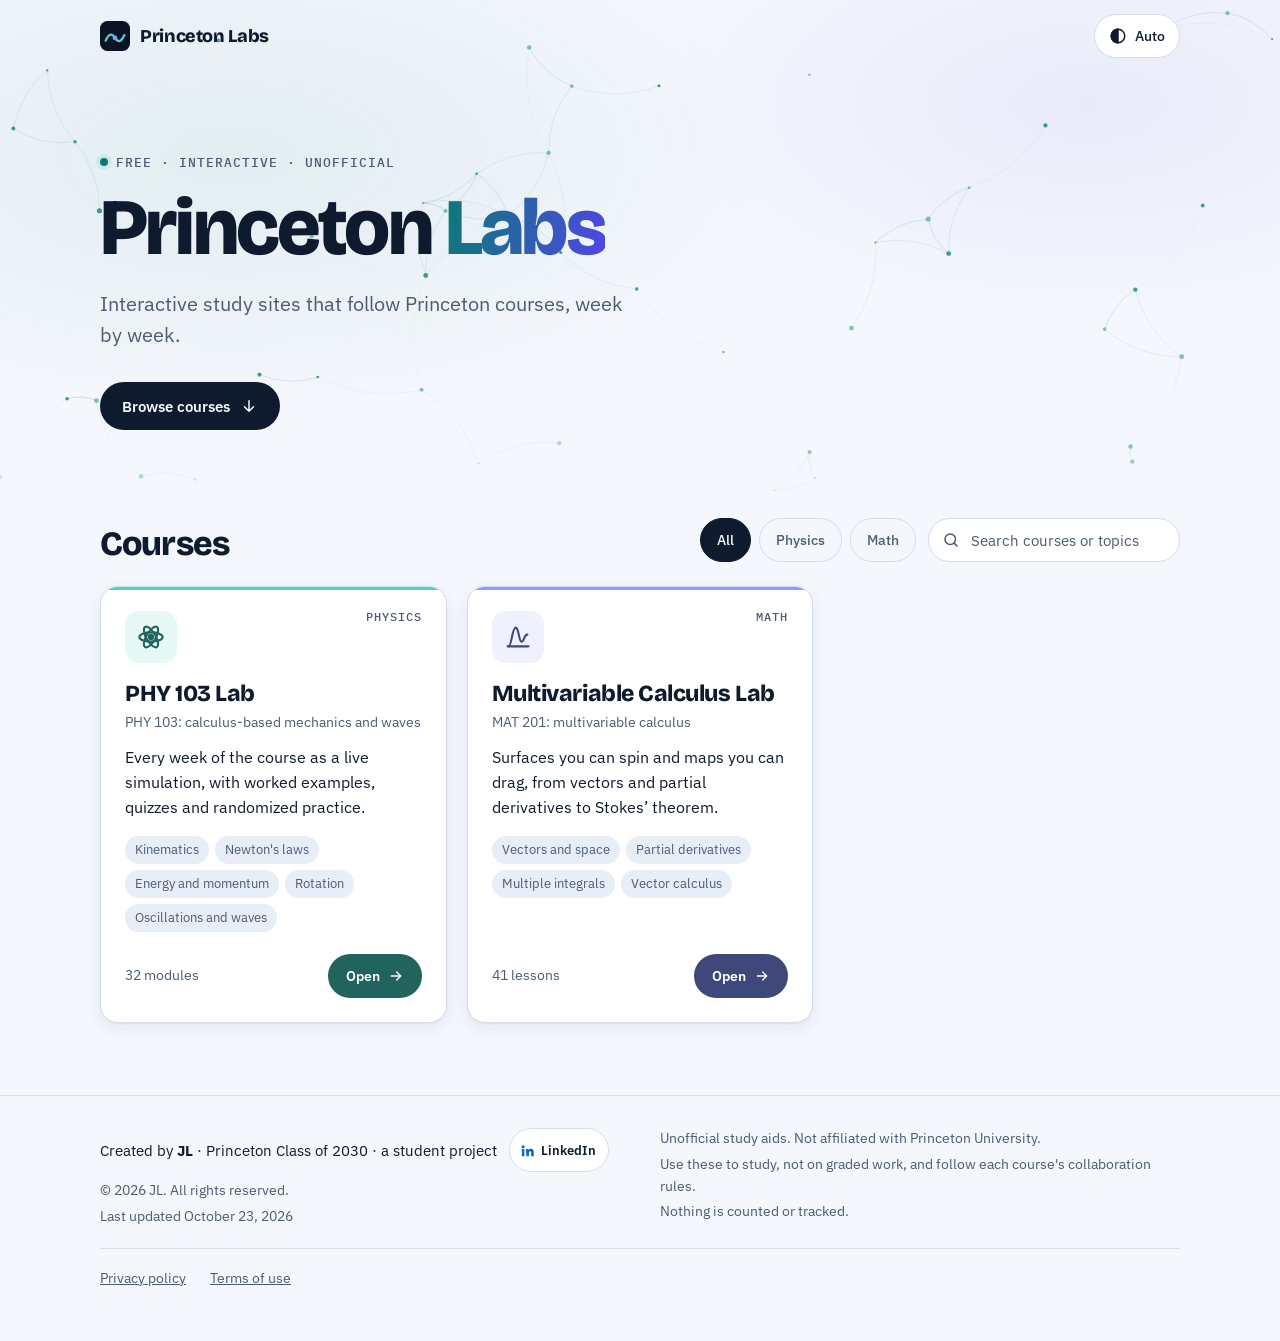
==== index.html @ 72dd3900 "Princeton Labs landing page, privacy policy and terms Cards for PHY 103 Lab and Multivariable Calcul" ====
<!doctype html>
<html lang="en">
<head>
<meta charset="utf-8">
<meta name="viewport" content="width=device-width, initial-scale=1">
<title>Princeton Labs</title>
<meta name="description" content="Interactive study sites that follow Princeton courses, week by week.">
<meta name="color-scheme" content="light dark">
<link rel="icon" href="data:image/svg+xml,%3Csvg xmlns='http://www.w3.org/2000/svg' viewBox='0 0 32 32'%3E%3Crect width='32' height='32' rx='8' fill='%230B1324'/%3E%3Cpath d='M6 21c3.5-8 7-8 10-3s6.5 5 10-3' fill='none' stroke='%234FD1C5' stroke-width='2.4' stroke-linecap='round'/%3E%3Ccircle cx='16' cy='18' r='2.6' fill='%238B9CFF'/%3E%3C/svg%3E">
<link rel="preconnect" href="https://fonts.googleapis.com">
<link rel="preconnect" href="https://fonts.gstatic.com" crossorigin>
<link rel="stylesheet" href="https://fonts.googleapis.com/css2?family=Bricolage+Grotesque:opsz,wght@12..96,600;12..96,800&family=IBM+Plex+Sans:wght@400;500;600&family=IBM+Plex+Mono:wght@500&display=swap">
<script>
/* Apply the saved theme before first paint, so there is no flash. */
try{var t=localStorage.getItem('plabs-theme');if(t==='light'||t==='dark')document.documentElement.setAttribute('data-theme',t);}catch(e){}
</script>
<style>
:root{
  --bg:#F4F7FC; --surface:#FFFFFF; --sunk:#E8EEF7; --ink:#0E1B2E; --muted:#4A5B73; --line:#D4DEEB;
  --brand:#0B7A75; --violet:#4F46E5; --focus:#0B7A75;
  --hero-a:#0B7A7514; --hero-b:#4F46E512; --dot:11,122,117;
  --shadow:0 1px 2px rgba(20,45,90,.06),0 6px 18px rgba(20,45,90,.07);
  --shadow-hi:0 2px 4px rgba(20,45,90,.08),0 18px 38px rgba(20,45,90,.14);
  --mix:58%; --mix-to:#000; --on-accent:#FFFFFF;
  --f-display:"Bricolage Grotesque","Avenir Next",system-ui,sans-serif;
  --f-body:"IBM Plex Sans",system-ui,-apple-system,"Segoe UI",sans-serif;
  --f-mono:"IBM Plex Mono",ui-monospace,"SF Mono",Menlo,monospace;
  --ease:cubic-bezier(.2,.8,.2,1);
  color-scheme:light;
}
@media (prefers-color-scheme: dark){
  :root:not([data-theme="light"]){
    --bg:#0A1220; --surface:#101A2C; --sunk:#16223A; --ink:#E4ECF7; --muted:#9AACC5; --line:#22324D;
    --brand:#4FD1C5; --violet:#8B9CFF; --focus:#6EE0D5;
    --hero-a:#4FD1C51c; --hero-b:#8B9CFF1a; --dot:79,209,197;
    --shadow:none; --shadow-hi:0 2px 4px rgba(0,0,0,.4),0 16px 34px rgba(0,0,0,.45);
    --mix:100%; --mix-to:#fff; --on-accent:#04101F;
    color-scheme:dark;
  }
}
:root[data-theme="dark"]{
  --bg:#0A1220; --surface:#101A2C; --sunk:#16223A; --ink:#E4ECF7; --muted:#9AACC5; --line:#22324D;
  --brand:#4FD1C5; --violet:#8B9CFF; --focus:#6EE0D5;
  --hero-a:#4FD1C51c; --hero-b:#8B9CFF1a; --dot:79,209,197;
  --shadow:none; --shadow-hi:0 2px 4px rgba(0,0,0,.4),0 16px 34px rgba(0,0,0,.45);
  --mix:100%; --mix-to:#fff; --on-accent:#04101F;
  color-scheme:dark;
}

*,*::before,*::after{box-sizing:border-box}
html{-webkit-text-size-adjust:100%}
body{margin:0;background:var(--bg);color:var(--ink);font:16px/1.55 var(--f-body);overflow-x:hidden}
a{color:inherit}
:focus-visible{outline:3px solid var(--focus);outline-offset:3px;border-radius:8px}
.sr{position:absolute;width:1px;height:1px;overflow:hidden;clip:rect(0 0 0 0);white-space:nowrap}
.wrap{max-width:1120px;margin:0 auto;padding:0 20px}
.skip{position:absolute;left:12px;top:-60px;background:var(--surface);padding:10px 14px;border-radius:8px;z-index:10}
.skip:focus{top:12px}

/* header */
.top{position:relative;z-index:2}
.top .wrap{display:flex;align-items:center;justify-content:space-between;gap:12px;min-height:72px}
.brand{display:flex;align-items:center;gap:10px;font:800 18px/1 var(--f-display);letter-spacing:-.02em;text-decoration:none;min-height:44px}
.brand svg{flex:none}
.actions{display:flex;gap:8px;align-items:center}
.btn-ghost{display:inline-flex;align-items:center;gap:8px;min-height:44px;min-width:44px;justify-content:center;padding:0 14px;border:1px solid var(--line);border-radius:999px;background:var(--surface);color:var(--ink);font:500 14px/1 var(--f-body);text-decoration:none;cursor:pointer;transition:border-color .2s var(--ease),background .2s var(--ease)}
.btn-ghost:hover{border-color:var(--brand)}
.btn-ghost svg{width:18px;height:18px;flex:none}

/* hero */
.hero{position:relative;margin-top:-72px;padding:148px 0 88px;overflow:hidden;isolation:isolate;
  background:radial-gradient(60% 70% at 18% 30%,var(--hero-a),transparent 70%),radial-gradient(50% 60% at 85% 20%,var(--hero-b),transparent 70%)}
.hero canvas{position:absolute;inset:0;width:100%;height:100%;z-index:-1}
.hero::after{content:"";position:absolute;left:0;right:0;bottom:0;height:120px;background:linear-gradient(transparent,var(--bg));z-index:-1}
.eyebrow{display:inline-flex;align-items:center;gap:8px;font:500 12.5px/1 var(--f-mono);letter-spacing:.08em;text-transform:uppercase;color:var(--muted);margin:0 0 20px}
.eyebrow i{width:8px;height:8px;border-radius:50%;background:var(--brand);box-shadow:0 0 0 4px var(--hero-a)}
h1{font:800 clamp(40px,8vw,80px)/1 var(--f-display);letter-spacing:-.035em;margin:0 0 20px;max-width:12ch}
h1 span{background:linear-gradient(100deg,var(--brand),var(--violet));-webkit-background-clip:text;background-clip:text;color:transparent}
.tagline{font-size:clamp(17px,2.2vw,20px);color:var(--muted);max-width:44ch;margin:0 0 32px}
.cta{display:inline-flex;align-items:center;gap:10px;min-height:48px;padding:0 22px;border-radius:999px;background:var(--ink);color:var(--bg);font:600 15px/1 var(--f-body);text-decoration:none;transition:transform .2s var(--ease)}
.cta:hover{transform:translateY(-2px)}
.cta svg{width:18px;height:18px}

/* courses */
main{position:relative;z-index:1;padding-bottom:72px}
.head{display:flex;flex-wrap:wrap;align-items:end;justify-content:space-between;gap:16px 24px;margin-bottom:24px}
h2{font:800 clamp(26px,3.4vw,34px)/1.1 var(--f-display);letter-spacing:-.025em;margin:0}
.tools{display:flex;flex-wrap:wrap;gap:12px;align-items:center}
.chips{display:flex;flex-wrap:wrap;gap:8px;margin:0;padding:0;border:0}
.chip{min-height:44px;padding:0 16px;border-radius:999px;border:1px solid var(--line);background:transparent;color:var(--muted);font:500 14px/1 var(--f-body);cursor:pointer;transition:all .2s var(--ease)}
.chip:hover{color:var(--ink);border-color:var(--muted)}
.chip[aria-pressed="true"]{background:var(--ink);border-color:var(--ink);color:var(--bg)}
.search{position:relative;flex:1 1 220px;max-width:280px}
.search svg{position:absolute;left:14px;top:50%;width:18px;height:18px;transform:translateY(-50%);color:var(--muted);pointer-events:none}
.search input{width:100%;min-height:44px;padding:0 14px 0 42px;border-radius:999px;border:1px solid var(--line);background:var(--surface);color:var(--ink);font:15px var(--f-body)}
.search input::placeholder{color:var(--muted);opacity:1}
.search input:focus-visible{outline-offset:1px;border-radius:999px}

.grid{list-style:none;margin:0;padding:0;display:grid;gap:20px;grid-template-columns:repeat(auto-fill,minmax(min(100%,320px),1fr))}
.card{--a:color-mix(in oklab,var(--accent) var(--mix),var(--mix-to));position:relative;display:flex;flex-direction:column;height:100%;padding:24px;border-radius:18px;background:var(--surface);border:1px solid var(--line);box-shadow:var(--shadow);text-decoration:none;color:inherit;overflow:hidden;
  transition:transform .28s var(--ease),box-shadow .28s var(--ease),border-color .28s var(--ease)}
.card::before{content:"";position:absolute;left:0;right:0;top:0;height:3px;background:var(--accent)}
a.card:hover{transform:translateY(-4px);box-shadow:var(--shadow-hi);border-color:color-mix(in oklab,var(--accent) 55%,var(--line))}
a.card:focus-visible{outline-offset:4px;border-radius:18px}
.card .row{display:flex;align-items:flex-start;justify-content:space-between;gap:12px;margin-bottom:18px}
.icon{width:52px;height:52px;border-radius:14px;display:grid;place-items:center;color:var(--a);background:color-mix(in oklab,var(--accent) 14%,transparent);flex:none}
.icon svg{width:28px;height:28px}
.subj{font:500 12px/1 var(--f-mono);letter-spacing:.08em;text-transform:uppercase;color:var(--muted)}
h3{font:800 23px/1.15 var(--f-display);letter-spacing:-.02em;margin:0 0 4px}
.course{font-size:14px;color:var(--muted);margin:0 0 12px}
.desc{margin:0 0 16px}
.topics{list-style:none;display:flex;flex-wrap:wrap;gap:6px;margin:0 0 22px;padding:0}
.topics li{font-size:13px;padding:4px 10px;border-radius:999px;background:var(--sunk);color:var(--muted)}
.foot{margin-top:auto;display:flex;align-items:center;justify-content:space-between;gap:12px;min-height:44px}
.open{display:inline-flex;align-items:center;gap:8px;min-height:44px;padding:0 18px;border-radius:999px;background:var(--a);color:var(--on-accent);font:600 14px/1 var(--f-body);transition:gap .2s var(--ease)}
a.card:hover .open{gap:12px}
.open svg{width:16px;height:16px}
.meta{font-size:14px;color:var(--muted)}
.prog{display:flex;align-items:center;gap:10px;font-size:14px;color:var(--muted)}
.prog b{color:var(--ink);font-weight:600}
.prog>span{white-space:nowrap}
.ring{width:40px;height:40px;transform:rotate(-90deg);flex:none}
.ring circle{fill:none;stroke-width:4}
.ring .track{stroke:var(--sunk)}
.ring .val{stroke:var(--a);stroke-linecap:round;transition:stroke-dashoffset .9s var(--ease)}
.card.soon{box-shadow:none;background:transparent;border-style:dashed}
.card.soon::before{opacity:.35}
.card.soon .icon{filter:grayscale(.6);opacity:.7}
.card.soon h3,.card.soon .desc{color:var(--muted)}
.badge{display:inline-flex;align-items:center;min-height:32px;padding:0 12px;border-radius:999px;border:1px solid var(--line);font:500 12px/1 var(--f-mono);letter-spacing:.06em;text-transform:uppercase;color:var(--muted)}
.empty{padding:48px 0;text-align:center;color:var(--muted)}

/* footer */
footer{border-top:1px solid var(--line);padding:32px 0 40px;color:var(--muted);font-size:14px}
footer .wrap{display:flex;flex-wrap:wrap;justify-content:space-between;gap:16px 32px}
footer p{margin:0 0 4px}
footer a{min-height:44px;display:inline-flex;align-items:center}
footer .fcol{flex:1 1 300px;max-width:520px}
footer .credit{display:flex;flex-wrap:wrap;align-items:center;gap:6px 12px;color:var(--ink);font-size:15px;margin-bottom:8px}
footer .tm{margin-top:10px;font-size:13px}
.li-link{display:inline-flex;align-items:center;gap:6px;min-height:44px;padding:0 12px 0 10px;border:1px solid var(--line);border-radius:999px;background:var(--surface);color:var(--ink);font:600 13px var(--f-body);text-decoration:none;transition:border-color .2s var(--ease),color .2s var(--ease)}
.li-link svg{width:15px;height:15px;fill:#0A66C2}
:root[data-theme="dark"] .li-link svg{fill:#70B5F9}
@media (prefers-color-scheme: dark){:root:not([data-theme="light"]) .li-link svg{fill:#70B5F9}}
.li-link:hover{border-color:#0A66C2}
footer .flinks{flex-basis:100%;display:flex;flex-wrap:wrap;gap:0 24px;border-top:1px solid var(--line);padding-top:8px}

@media (max-width:560px){
  .wrap{padding:0 16px}
  .hero{padding:124px 0 56px}
  .tl{display:none}
  .search{max-width:none}
  .card{padding:20px}
}
@media (prefers-reduced-motion:reduce){
  *,*::before,*::after{transition:none!important;animation:none!important}
}
</style>
</head>
<body>
<a class="skip" href="#courses">Skip to courses</a>

<header class="top">
  <div class="wrap">
    <a class="brand" href="./" aria-label="Princeton Labs home">
      <svg width="30" height="30" viewBox="0 0 32 32" aria-hidden="true"><rect width="32" height="32" rx="8" fill="#0B1324"/><path d="M6 21c3.5-8 7-8 10-3s6.5 5 10-3" fill="none" stroke="#4FD1C5" stroke-width="2.4" stroke-linecap="round"/><circle cx="16" cy="18" r="2.6" fill="#8B9CFF"/></svg>
      Princeton Labs
    </a>
    <div class="actions">
      <button class="btn-ghost" id="theme" type="button" aria-label="Color theme: Auto. Click to change.">
        <svg viewBox="0 0 24 24" fill="none" stroke="currentColor" stroke-width="2" stroke-linecap="round" aria-hidden="true"><circle cx="12" cy="12" r="9"/><path d="M12 3a9 9 0 0 0 0 18z" fill="currentColor"/></svg>
        <span class="tl" id="theme-l">Auto</span>
      </button>
    </div>
  </div>
</header>

<section class="hero" aria-labelledby="title">
  <canvas id="field" aria-hidden="true"></canvas>
  <div class="wrap">
    <p class="eyebrow"><i></i>Free · Interactive · Unofficial</p>
    <h1 id="title">Princeton <span>Labs</span></h1>
    <p class="tagline">Interactive study sites that follow Princeton courses, week by week.</p>
    <a class="cta" href="#courses">Browse courses
      <svg viewBox="0 0 24 24" fill="none" stroke="currentColor" stroke-width="2" stroke-linecap="round" stroke-linejoin="round" aria-hidden="true"><path d="M12 5v14M6 13l6 6 6-6"/></svg></a>
  </div>
</section>

<main id="courses" tabindex="-1">
  <div class="wrap">
    <div class="head">
      <h2>Courses</h2>
      <div class="tools">
        <fieldset class="chips" id="filters"><legend class="sr">Filter by subject</legend></fieldset>
        <div class="search">
          <label class="sr" for="q">Search courses</label>
          <svg viewBox="0 0 24 24" fill="none" stroke="currentColor" stroke-width="2" stroke-linecap="round" aria-hidden="true"><circle cx="11" cy="11" r="7"/><path d="m20 20-3.5-3.5"/></svg>
          <input id="q" type="search" placeholder="Search courses or topics" autocomplete="off">
        </div>
      </div>
    </div>
    <ul class="grid" id="grid"></ul>
    <p class="empty" id="empty" hidden>No courses match. Try another subject or search.</p>
    <p class="sr" id="status" aria-live="polite"></p>
  </div>
</main>

<footer>
  <div class="wrap">
    <div class="fcol">
      <p class="credit"><span>Created by <b>JL</b> · Princeton Class of 2030 · a student project</span><a class="li-link" href="https://www.linkedin.com/in/jiarui-li2030" target="_blank" rel="noopener" aria-label="JL on LinkedIn (opens in a new tab)"><svg viewBox="0 0 24 24" aria-hidden="true"><path d="M4.98 3.5a2.5 2.5 0 1 1 0 5 2.5 2.5 0 0 1 0-5zM3 9.5h4V21H3zM9.5 9.5h3.8v1.6h.06c.53-1 1.83-2.06 3.77-2.06 4.03 0 4.77 2.65 4.77 6.1V21h-4v-5.1c0-1.22-.02-2.78-1.7-2.78-1.7 0-1.96 1.33-1.96 2.7V21h-4z"/></svg>LinkedIn</a></p>
      <p>© 2026 JL. All rights reserved.</p>
      <p>Last updated October 23, 2026</p>
    </div>
    <div class="fcol">
      <p>Unofficial study aids. Not affiliated with Princeton University.</p>
      <p>Use these to study, not on graded work, and follow each course's collaboration rules.</p>
      <p>Nothing is counted or tracked.</p>
    </div>
    <nav class="flinks" aria-label="Legal">
      <a href="privacy.html">Privacy policy</a><a href="terms.html">Terms of use</a>
    </nav>
  </div>
</footer>

<script src="courses.js"></script>
<script>
(function(){
'use strict';
const $=s=>document.querySelector(s);
const COURSES=Array.isArray(window.COURSES)?window.COURSES:[];
const REDUCE=matchMedia('(prefers-reduced-motion: reduce)');

/* Theme: auto -> light -> dark, remembered in plabs-theme. */
const NAMES={auto:'Auto',light:'Light',dark:'Dark'};
let mode='auto';try{const t=localStorage.getItem('plabs-theme');if(NAMES[t])mode=t;}catch(e){}
function applyTheme(m){mode=m;const r=document.documentElement;if(m==='auto')r.removeAttribute('data-theme');else r.setAttribute('data-theme',m);
  $('#theme-l').textContent=NAMES[m];$('#theme').setAttribute('aria-label','Color theme: '+NAMES[m]+'. Click to change.');}
applyTheme(mode);
$('#theme').addEventListener('click',()=>{const n={auto:'light',light:'dark',dark:'auto'}[mode];applyTheme(n);try{localStorage.setItem('plabs-theme',n);}catch(e){}field.recolor();});

/* Progress: read-only. A course stores {moduleId: 1} (PHY 103) or a list of ids (MAT 201) under its progressKey. */
function progress(c){
  if(!c.progressKey)return null;
  let raw=null;try{raw=localStorage.getItem(c.progressKey);}catch(e){return null;}
  if(raw==null)return null;
  let d;try{d=JSON.parse(raw);}catch(e){return null;}
  if(!d||typeof d!=='object')return null;
  let n=0;try{n=Array.isArray(d)?new Set(d).size:Object.keys(d).filter(k=>d[k]).length;}catch(e){return null;}
  const total=Number.isFinite(c.modules)&&c.modules>0?c.modules:null;
  if(total)n=Math.min(n,total);
  return {done:n,total,unit:c.unitWord||'modules',verb:c.progressWord||'done'};
}

/* Subject icons (inline SVG). Add one here only for a brand-new subject. */
const P='<svg viewBox="0 0 24 24" fill="none" stroke="currentColor" stroke-width="1.8" stroke-linecap="round" stroke-linejoin="round" aria-hidden="true">';
const ICONS={
  Physics:P+'<circle cx="12" cy="12" r="1.8" fill="currentColor"/><ellipse cx="12" cy="12" rx="10" ry="4"/><ellipse cx="12" cy="12" rx="10" ry="4" transform="rotate(60 12 12)"/><ellipse cx="12" cy="12" rx="10" ry="4" transform="rotate(120 12 12)"/></svg>',
  Chemistry:P+'<path d="M9 3h6M10 3v6L4.5 18.5A1.7 1.7 0 0 0 6 21h12a1.7 1.7 0 0 0 1.5-2.5L14 9V3"/><path d="M7 15h10"/><circle cx="10" cy="18" r=".6" fill="currentColor"/><circle cx="14" cy="17.5" r=".6" fill="currentColor"/></svg>',
  Biology:P+'<path d="M7 3c0 6 10 6 10 12s-10 3-10 6M17 3c0 6-10 6-10 12s10 3 10 6"/><path d="M8.5 6h7M8.5 18h7M10 9.5h4M10 14.5h4"/></svg>',
  Math:P+'<path d="M4 20c2.5 0 3-16 6-16s2.5 12 5 12 2-6 5-6"/><path d="M3 20h18"/></svg>',
  Science:P+'<circle cx="12" cy="12" r="8"/><path d="M12 8v4l3 2"/></svg>'
};
const ARROW='<svg viewBox="0 0 24 24" fill="none" stroke="currentColor" stroke-width="2" stroke-linecap="round" stroke-linejoin="round" aria-hidden="true"><path d="M5 12h14M13 6l6 6-6 6"/></svg>';
const esc=s=>String(s==null?'':s).replace(/[&<>"']/g,ch=>({'&':'&amp;','<':'&lt;','>':'&gt;','"':'&quot;',"'":'&#39;'}[ch]));
const safeColor=c=>/^#[0-9a-f]{3,8}$/i.test(c||'')?c:'#5CB8FF';
const safeUrl=u=>/^https?:\/\//i.test(u||'')||/^\.?\//.test(u||'')?u:'#';

function ring(p){
  const R=16,C=2*Math.PI*R,f=p.total?p.done/p.total:0;
  const one=p.unit.replace(/s$/,''),label=p.total?`${p.done} of ${p.total} ${p.unit} ${p.verb}`:`${p.done} ${p.done===1?one:p.unit} ${p.verb}`;
  const svg=p.total?`<svg class="ring" viewBox="0 0 40 40" aria-hidden="true"><circle class="track" cx="20" cy="20" r="${R}"/><circle class="val" cx="20" cy="20" r="${R}" stroke-dasharray="${C.toFixed(2)}" stroke-dashoffset="${(C*(1-f)).toFixed(2)}"/></svg>`:'';
  return `<span class="prog">${svg}<span><b>${p.done}</b>${esc(label.slice(String(p.done).length))}</span></span>`;
}

function card(c){
  const live=c.status==='live';
  const icon=ICONS[c.subject]||ICONS.Science;
  const topics=(Array.isArray(c.topics)?c.topics:[]).slice(0,5).map(t=>`<li>${esc(t)}</li>`).join('');
  const p=live?progress(c):null;
  const left=live?(p?ring(p):(Number.isFinite(c.modules)?`<span class="meta">${c.modules} ${esc(c.unitWord||'modules')}</span>`:'<span></span>')):'<span class="badge">Coming soon</span>';
  const right=live?`<span class="open" aria-hidden="true">Open${ARROW}</span>`:'';
  const inner=`<div class="row"><span class="icon">${icon}</span><span class="subj">${esc(c.subject)}</span></div>
    <h3>${esc(c.title)}</h3><p class="course">${esc(c.course)}</p><p class="desc">${esc(c.description)}</p>
    <ul class="topics" aria-label="Topics">${topics}</ul><div class="foot">${left}${right}</div>`;
  const style=`style="--accent:${safeColor(c.accent)}"`;
  return live
    ? `<li><a class="card" href="${esc(safeUrl(c.url))}" data-id="${esc(c.id)}" ${style}>${inner}</a></li>`
    : `<li><div class="card soon" aria-disabled="true" ${style}>${inner}</div></li>`;
}

/* Filters: only subjects that have at least one course. */
const ORDER=['Physics','Chemistry','Biology','Math'];
const subjects=[...new Set(COURSES.map(c=>c.subject))].sort((a,b)=>(ORDER.indexOf(a)+1||99)-(ORDER.indexOf(b)+1||99));
let subject='All',query='';
const fs=$('#filters');
['All',...subjects].forEach(s=>{const b=document.createElement('button');b.type='button';b.className='chip';b.textContent=s;b.setAttribute('aria-pressed',String(s==='All'));
  b.addEventListener('click',()=>{subject=s;fs.querySelectorAll('.chip').forEach(x=>x.setAttribute('aria-pressed',String(x===b)));render();});fs.appendChild(b);});
if(subjects.length<2)fs.hidden=true;

function render(){
  const q=query.trim().toLowerCase();
  const list=COURSES.filter(c=>(subject==='All'||c.subject===subject)&&
    (!q||[c.title,c.course,c.subject,c.description,...(c.topics||[])].join(' ').toLowerCase().includes(q)));
  /* live courses first, then coming soon, keeping file order */
  list.sort((a,b)=>(a.status==='live'?0:1)-(b.status==='live'?0:1));
  $('#grid').innerHTML=list.map(card).join('');
  $('#empty').hidden=list.length>0;
  $('#status').textContent=list.length+' course'+(list.length===1?'':'s')+' shown';
}
$('#q').addEventListener('input',e=>{query=e.target.value;render();});
render();
/* progress may change in another tab */
addEventListener('storage',e=>{if(!e.key||COURSES.some(c=>c.progressKey===e.key))render();});
addEventListener('pageshow',e=>{if(e.persisted)render();});

/* Hero background: slow drifting charges with faint field lines between near neighbours. */
const field=(function(){
  const cv=$('#field'),ctx=cv.getContext('2d');let W=0,H=0,dpr=1,pts=[],rgb='124,180,255',raf=0,visible=true;
  function recolor(){rgb=getComputedStyle(document.documentElement).getPropertyValue('--dot').trim()||rgb;if(REDUCE.matches||!raf)draw();}
  function size(){const r=cv.getBoundingClientRect();dpr=Math.min(devicePixelRatio||1,2);W=r.width;H=r.height;cv.width=Math.round(W*dpr);cv.height=Math.round(H*dpr);ctx.setTransform(dpr,0,0,dpr,0,0);
    const n=Math.round(Math.min(70,Math.max(24,W*H/14000)));let s=7;const rnd=()=>(s=(s*16807)%2147483647)/2147483647;
    pts=Array.from({length:n},()=>({x:rnd()*W,y:rnd()*H,vx:(rnd()-.5)*.22,vy:(rnd()-.5)*.22,r:1+rnd()*1.6,q:rnd()<.5}));}
  function draw(){ctx.clearRect(0,0,W,H);const L=130;
    for(let i=0;i<pts.length;i++)for(let j=i+1;j<pts.length;j++){const a=pts[i],b=pts[j],dx=a.x-b.x,dy=a.y-b.y,d=Math.hypot(dx,dy);
      if(d<L){const al=(1-d/L)*.22;ctx.strokeStyle=`rgba(${rgb},${al.toFixed(3)})`;ctx.lineWidth=1;ctx.beginPath();
        /* a gentle arc, like a field line, bowing away from the midpoint */
        const mx=(a.x+b.x)/2-dy*.18,my=(a.y+b.y)/2+dx*.18;ctx.moveTo(a.x,a.y);ctx.quadraticCurveTo(mx,my,b.x,b.y);ctx.stroke();}}
    for(const p of pts){ctx.fillStyle=`rgba(${rgb},${p.q?.75:.45})`;ctx.beginPath();ctx.arc(p.x,p.y,p.r,0,7);ctx.fill();}}
  function step(){for(const p of pts){p.x+=p.vx;p.y+=p.vy;if(p.x<-10)p.x=W+10;if(p.x>W+10)p.x=-10;if(p.y<-10)p.y=H+10;if(p.y>H+10)p.y=-10;}draw();raf=requestAnimationFrame(step);}
  function start(){stop();if(!REDUCE.matches&&visible&&!document.hidden)raf=requestAnimationFrame(step);else draw();}
  function stop(){cancelAnimationFrame(raf);raf=0;}
  size();recolor();start();
  let rt;addEventListener('resize',()=>{clearTimeout(rt);rt=setTimeout(()=>{size();draw();},120);});
  document.addEventListener('visibilitychange',start);
  if(REDUCE.addEventListener)REDUCE.addEventListener('change',start);
  matchMedia('(prefers-color-scheme: dark)').addEventListener?.('change',recolor);
  if('IntersectionObserver'in window)new IntersectionObserver(e=>{visible=e[0].isIntersecting;start();}).observe(cv);
  return {recolor};
})();
})();
</script>
</body>
</html>
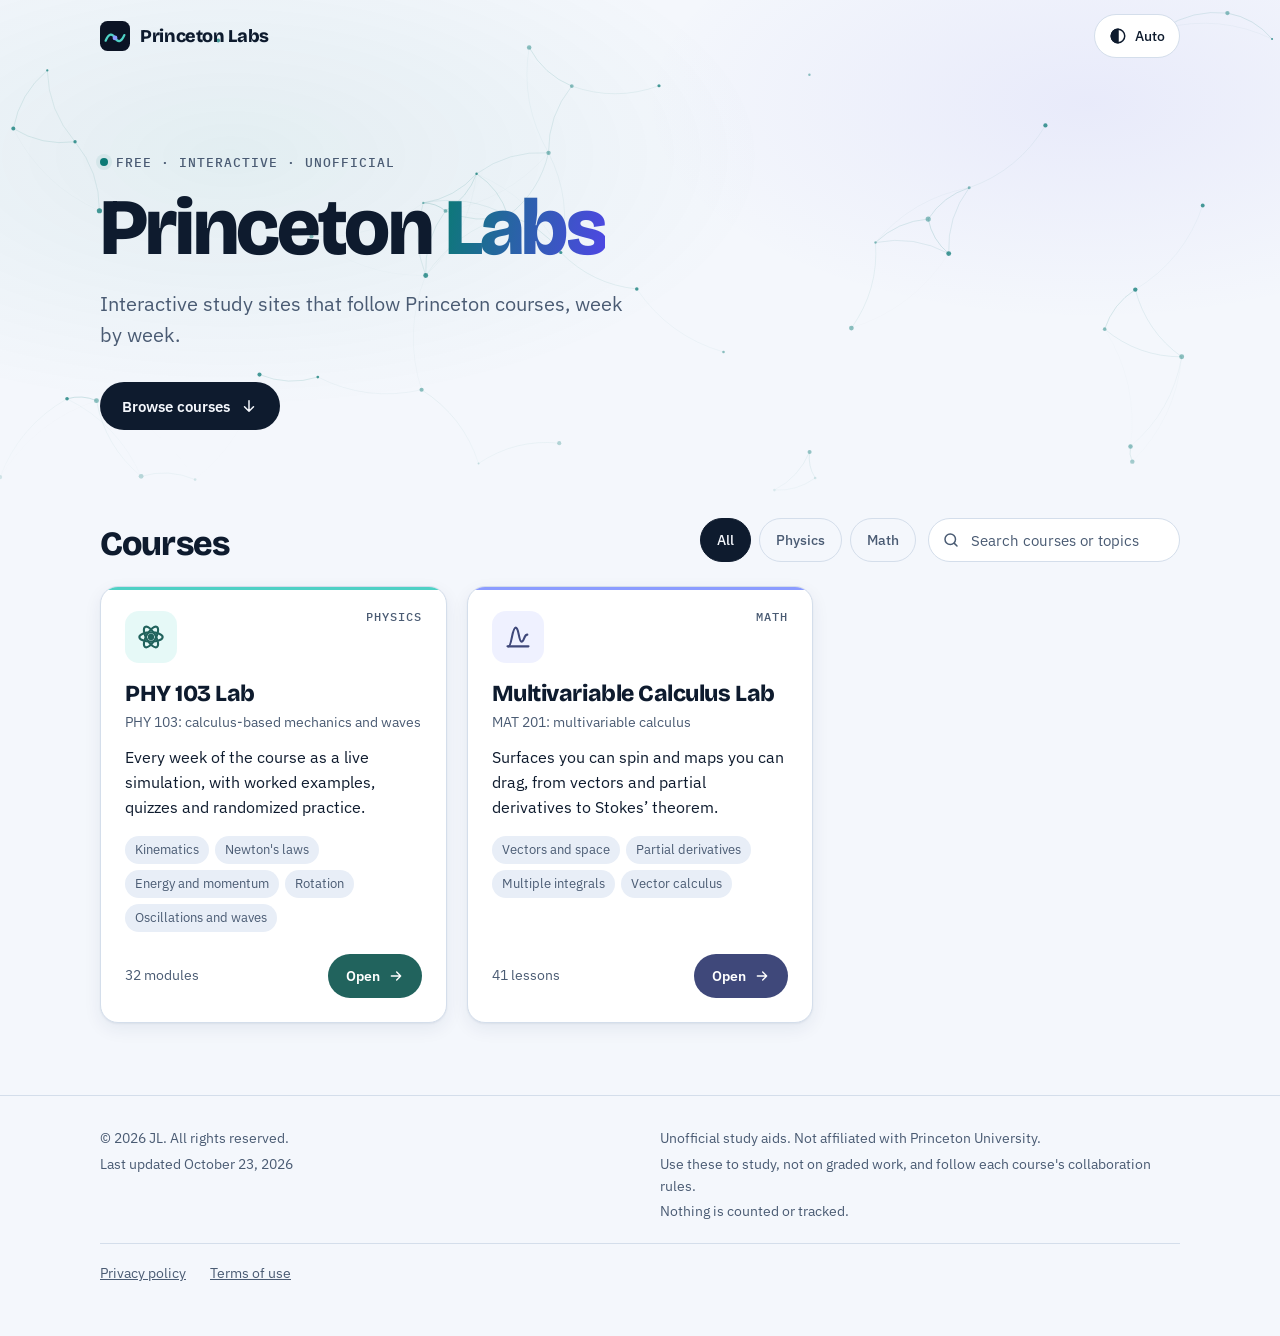
==== commit af301a2c: "Remove credit line and LinkedIn; contact via GitHub issues Footer keeps copyright, last updated and " ====
--- a/index.html
+++ b/index.html
@@ -136,13 +136,7 @@
 footer p{margin:0 0 4px}
 footer a{min-height:44px;display:inline-flex;align-items:center}
 footer .fcol{flex:1 1 300px;max-width:520px}
-footer .credit{display:flex;flex-wrap:wrap;align-items:center;gap:6px 12px;color:var(--ink);font-size:15px;margin-bottom:8px}
 footer .tm{margin-top:10px;font-size:13px}
-.li-link{display:inline-flex;align-items:center;gap:6px;min-height:44px;padding:0 12px 0 10px;border:1px solid var(--line);border-radius:999px;background:var(--surface);color:var(--ink);font:600 13px var(--f-body);text-decoration:none;transition:border-color .2s var(--ease),color .2s var(--ease)}
-.li-link svg{width:15px;height:15px;fill:#0A66C2}
-:root[data-theme="dark"] .li-link svg{fill:#70B5F9}
-@media (prefers-color-scheme: dark){:root:not([data-theme="light"]) .li-link svg{fill:#70B5F9}}
-.li-link:hover{border-color:#0A66C2}
 footer .flinks{flex-basis:100%;display:flex;flex-wrap:wrap;gap:0 24px;border-top:1px solid var(--line);padding-top:8px}
 
 @media (max-width:560px){
@@ -208,7 +202,6 @@
 <footer>
   <div class="wrap">
     <div class="fcol">
-      <p class="credit"><span>Created by <b>JL</b> · Princeton Class of 2030 · a student project</span><a class="li-link" href="https://www.linkedin.com/in/jiarui-li2030" target="_blank" rel="noopener" aria-label="JL on LinkedIn (opens in a new tab)"><svg viewBox="0 0 24 24" aria-hidden="true"><path d="M4.98 3.5a2.5 2.5 0 1 1 0 5 2.5 2.5 0 0 1 0-5zM3 9.5h4V21H3zM9.5 9.5h3.8v1.6h.06c.53-1 1.83-2.06 3.77-2.06 4.03 0 4.77 2.65 4.77 6.1V21h-4v-5.1c0-1.22-.02-2.78-1.7-2.78-1.7 0-1.96 1.33-1.96 2.7V21h-4z"/></svg>LinkedIn</a></p>
       <p>© 2026 JL. All rights reserved.</p>
       <p>Last updated October 23, 2026</p>
     </div>
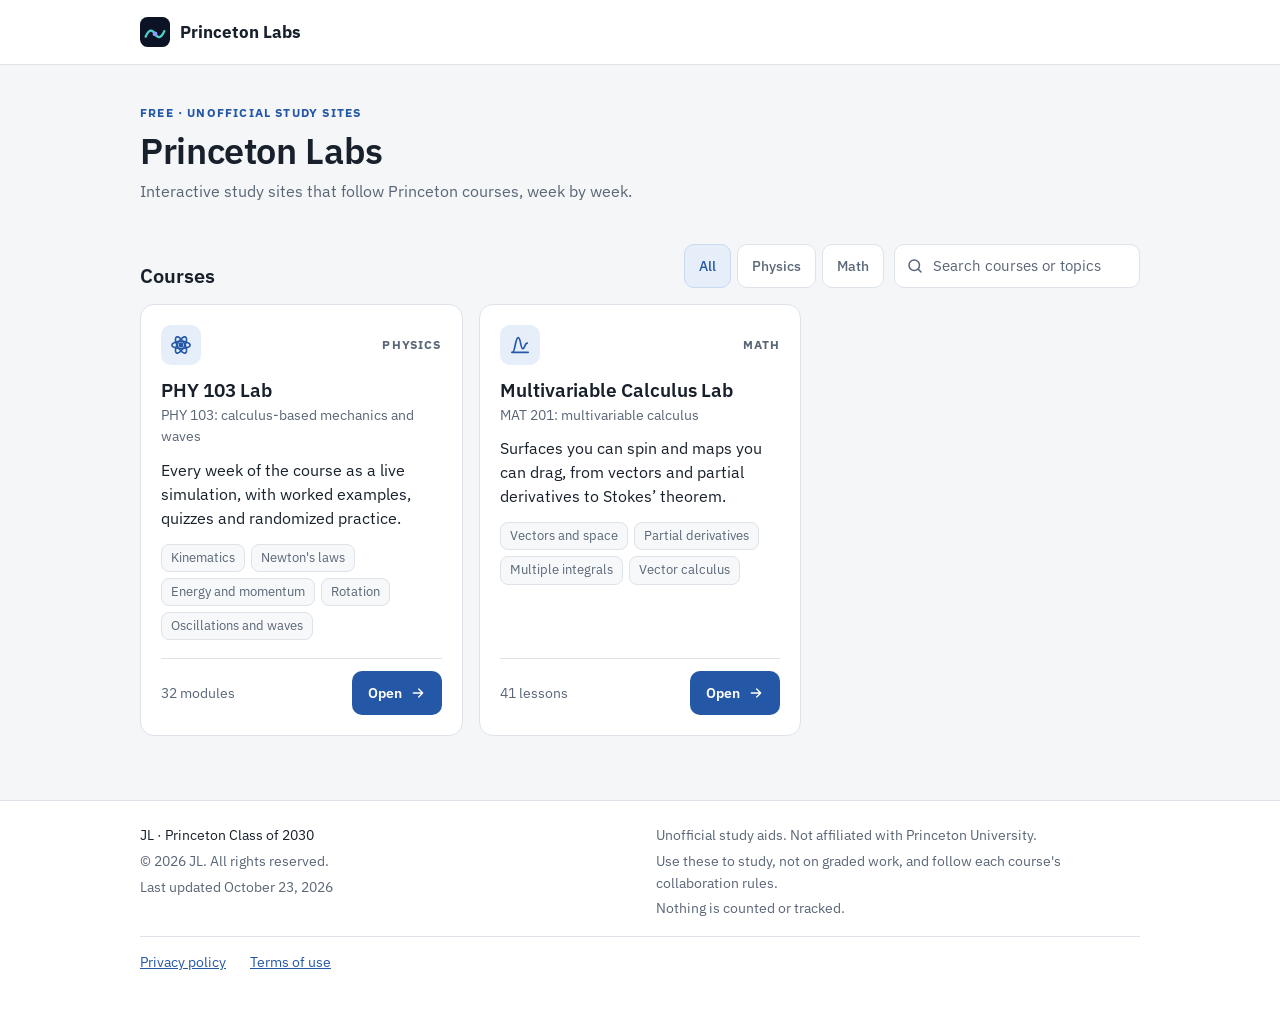
==== commit a538f1a5: "Match the Multivariable Calculus Lab look; plain credit Light only, IBM Plex / STIX fonts, one blue " ====
--- a/index.html
+++ b/index.html
@@ -5,149 +5,104 @@
 <meta name="viewport" content="width=device-width, initial-scale=1">
 <title>Princeton Labs</title>
 <meta name="description" content="Interactive study sites that follow Princeton courses, week by week.">
-<meta name="color-scheme" content="light dark">
+<meta name="color-scheme" content="light">
 <link rel="icon" href="data:image/svg+xml,%3Csvg xmlns='http://www.w3.org/2000/svg' viewBox='0 0 32 32'%3E%3Crect width='32' height='32' rx='8' fill='%230B1324'/%3E%3Cpath d='M6 21c3.5-8 7-8 10-3s6.5 5 10-3' fill='none' stroke='%234FD1C5' stroke-width='2.4' stroke-linecap='round'/%3E%3Ccircle cx='16' cy='18' r='2.6' fill='%238B9CFF'/%3E%3C/svg%3E">
 <link rel="preconnect" href="https://fonts.googleapis.com">
 <link rel="preconnect" href="https://fonts.gstatic.com" crossorigin>
-<link rel="stylesheet" href="https://fonts.googleapis.com/css2?family=Bricolage+Grotesque:opsz,wght@12..96,600;12..96,800&family=IBM+Plex+Sans:wght@400;500;600&family=IBM+Plex+Mono:wght@500&display=swap">
-<script>
-/* Apply the saved theme before first paint, so there is no flash. */
-try{var t=localStorage.getItem('plabs-theme');if(t==='light'||t==='dark')document.documentElement.setAttribute('data-theme',t);}catch(e){}
-</script>
+<link rel="stylesheet" href="https://fonts.googleapis.com/css2?family=IBM+Plex+Sans:wght@400;500;600;700&family=STIX+Two+Text:ital,wght@0,500;0,600;1,500&family=IBM+Plex+Mono:wght@500&display=swap">
 <style>
+/* Same look as Multivariable Calculus Lab: light only, IBM Plex Sans / STIX Two Text / IBM Plex Mono,
+   one blue accent, white cards on a plain gray page, no decorative motion. */
 :root{
-  --bg:#F4F7FC; --surface:#FFFFFF; --sunk:#E8EEF7; --ink:#0E1B2E; --muted:#4A5B73; --line:#D4DEEB;
-  --brand:#0B7A75; --violet:#4F46E5; --focus:#0B7A75;
-  --hero-a:#0B7A7514; --hero-b:#4F46E512; --dot:11,122,117;
-  --shadow:0 1px 2px rgba(20,45,90,.06),0 6px 18px rgba(20,45,90,.07);
-  --shadow-hi:0 2px 4px rgba(20,45,90,.08),0 18px 38px rgba(20,45,90,.14);
-  --mix:58%; --mix-to:#000; --on-accent:#FFFFFF;
-  --f-display:"Bricolage Grotesque","Avenir Next",system-ui,sans-serif;
-  --f-body:"IBM Plex Sans",system-ui,-apple-system,"Segoe UI",sans-serif;
-  --f-mono:"IBM Plex Mono",ui-monospace,"SF Mono",Menlo,monospace;
-  --ease:cubic-bezier(.2,.8,.2,1);
   color-scheme:light;
-}
-@media (prefers-color-scheme: dark){
-  :root:not([data-theme="light"]){
-    --bg:#0A1220; --surface:#101A2C; --sunk:#16223A; --ink:#E4ECF7; --muted:#9AACC5; --line:#22324D;
-    --brand:#4FD1C5; --violet:#8B9CFF; --focus:#6EE0D5;
-    --hero-a:#4FD1C51c; --hero-b:#8B9CFF1a; --dot:79,209,197;
-    --shadow:none; --shadow-hi:0 2px 4px rgba(0,0,0,.4),0 16px 34px rgba(0,0,0,.45);
-    --mix:100%; --mix-to:#fff; --on-accent:#04101F;
-    color-scheme:dark;
-  }
-}
-:root[data-theme="dark"]{
-  --bg:#0A1220; --surface:#101A2C; --sunk:#16223A; --ink:#E4ECF7; --muted:#9AACC5; --line:#22324D;
-  --brand:#4FD1C5; --violet:#8B9CFF; --focus:#6EE0D5;
-  --hero-a:#4FD1C51c; --hero-b:#8B9CFF1a; --dot:79,209,197;
-  --shadow:none; --shadow-hi:0 2px 4px rgba(0,0,0,.4),0 16px 34px rgba(0,0,0,.45);
-  --mix:100%; --mix-to:#fff; --on-accent:#04101F;
-  color-scheme:dark;
+  --bg:#F4F6F8; --surface:#FFFFFF; --sunk:#F6F8FA; --ink:#18202B; --muted:#5A6676; --line:#DEE3EA;
+  --accent:#2457A6; --accent-soft:#E6EEFA; --focus:#2457A6;
+  --f-body:"IBM Plex Sans","Segoe UI",system-ui,sans-serif;
+  --f-math:"STIX Two Text","Cambria Math","Times New Roman",serif;
+  --f-mono:"IBM Plex Mono",ui-monospace,Menlo,monospace;
 }
 
 *,*::before,*::after{box-sizing:border-box}
+[hidden]{display:none!important}
 html{-webkit-text-size-adjust:100%}
-body{margin:0;background:var(--bg);color:var(--ink);font:16px/1.55 var(--f-body);overflow-x:hidden}
-a{color:inherit}
-:focus-visible{outline:3px solid var(--focus);outline-offset:3px;border-radius:8px}
+body{margin:0;background:var(--bg);color:var(--ink);font:15.5px/1.55 var(--f-body);overflow-x:hidden}
+a{color:var(--accent)}
+:focus-visible{outline:3px solid var(--focus);outline-offset:2px;border-radius:8px}
 .sr{position:absolute;width:1px;height:1px;overflow:hidden;clip:rect(0 0 0 0);white-space:nowrap}
-.wrap{max-width:1120px;margin:0 auto;padding:0 20px}
+.wrap{max-width:1040px;margin:0 auto;padding:0 20px}
 .skip{position:absolute;left:12px;top:-60px;background:var(--surface);padding:10px 14px;border-radius:8px;z-index:10}
 .skip:focus{top:12px}
 
 /* header */
-.top{position:relative;z-index:2}
-.top .wrap{display:flex;align-items:center;justify-content:space-between;gap:12px;min-height:72px}
-.brand{display:flex;align-items:center;gap:10px;font:800 18px/1 var(--f-display);letter-spacing:-.02em;text-decoration:none;min-height:44px}
+.top{background:var(--surface);border-bottom:1px solid var(--line)}
+.top .wrap{display:flex;align-items:center;justify-content:space-between;gap:12px;min-height:64px}
+.brand{display:flex;align-items:center;gap:10px;font:700 17px/1 var(--f-body);color:var(--ink);text-decoration:none;min-height:44px}
 .brand svg{flex:none}
-.actions{display:flex;gap:8px;align-items:center}
-.btn-ghost{display:inline-flex;align-items:center;gap:8px;min-height:44px;min-width:44px;justify-content:center;padding:0 14px;border:1px solid var(--line);border-radius:999px;background:var(--surface);color:var(--ink);font:500 14px/1 var(--f-body);text-decoration:none;cursor:pointer;transition:border-color .2s var(--ease),background .2s var(--ease)}
-.btn-ghost:hover{border-color:var(--brand)}
-.btn-ghost svg{width:18px;height:18px;flex:none}
-
-/* hero */
-.hero{position:relative;margin-top:-72px;padding:148px 0 88px;overflow:hidden;isolation:isolate;
-  background:radial-gradient(60% 70% at 18% 30%,var(--hero-a),transparent 70%),radial-gradient(50% 60% at 85% 20%,var(--hero-b),transparent 70%)}
-.hero canvas{position:absolute;inset:0;width:100%;height:100%;z-index:-1}
-.hero::after{content:"";position:absolute;left:0;right:0;bottom:0;height:120px;background:linear-gradient(transparent,var(--bg));z-index:-1}
-.eyebrow{display:inline-flex;align-items:center;gap:8px;font:500 12.5px/1 var(--f-mono);letter-spacing:.08em;text-transform:uppercase;color:var(--muted);margin:0 0 20px}
-.eyebrow i{width:8px;height:8px;border-radius:50%;background:var(--brand);box-shadow:0 0 0 4px var(--hero-a)}
-h1{font:800 clamp(40px,8vw,80px)/1 var(--f-display);letter-spacing:-.035em;margin:0 0 20px;max-width:12ch}
-h1 span{background:linear-gradient(100deg,var(--brand),var(--violet));-webkit-background-clip:text;background-clip:text;color:transparent}
-.tagline{font-size:clamp(17px,2.2vw,20px);color:var(--muted);max-width:44ch;margin:0 0 32px}
-.cta{display:inline-flex;align-items:center;gap:10px;min-height:48px;padding:0 22px;border-radius:999px;background:var(--ink);color:var(--bg);font:600 15px/1 var(--f-body);text-decoration:none;transition:transform .2s var(--ease)}
-.cta:hover{transform:translateY(-2px)}
-.cta svg{width:18px;height:18px}
+
+/* intro */
+.hero{padding:40px 0 8px}
+.eyebrow{margin:0 0 8px;font:700 .74rem/1.4 var(--f-body);letter-spacing:.1em;text-transform:uppercase;color:var(--accent)}
+h1{font:600 clamp(28px,4vw,36px)/1.15 var(--f-body);letter-spacing:-.01em;margin:0 0 8px}
+.tagline{font-size:16px;color:var(--muted);max-width:60ch;margin:0}
 
 /* courses */
-main{position:relative;z-index:1;padding-bottom:72px}
-.head{display:flex;flex-wrap:wrap;align-items:end;justify-content:space-between;gap:16px 24px;margin-bottom:24px}
-h2{font:800 clamp(26px,3.4vw,34px)/1.1 var(--f-display);letter-spacing:-.025em;margin:0}
-.tools{display:flex;flex-wrap:wrap;gap:12px;align-items:center}
-.chips{display:flex;flex-wrap:wrap;gap:8px;margin:0;padding:0;border:0}
-.chip{min-height:44px;padding:0 16px;border-radius:999px;border:1px solid var(--line);background:transparent;color:var(--muted);font:500 14px/1 var(--f-body);cursor:pointer;transition:all .2s var(--ease)}
+main{padding:32px 0 64px}
+.head{display:flex;flex-wrap:wrap;align-items:end;justify-content:space-between;gap:12px 24px;margin-bottom:16px}
+h2{font:600 20px/1.2 var(--f-body);margin:0}
+.tools{display:flex;flex-wrap:wrap;gap:10px;align-items:center}
+.chips{display:flex;flex-wrap:wrap;gap:6px;margin:0;padding:0;border:0}
+.chip{min-height:44px;padding:0 14px;border-radius:10px;border:1px solid var(--line);background:var(--surface);color:var(--muted);font:500 14px/1 var(--f-body);cursor:pointer}
 .chip:hover{color:var(--ink);border-color:var(--muted)}
-.chip[aria-pressed="true"]{background:var(--ink);border-color:var(--ink);color:var(--bg)}
+.chip[aria-pressed="true"]{background:var(--accent-soft);border-color:#C9D9F2;color:var(--accent)}
 .search{position:relative;flex:1 1 220px;max-width:280px}
-.search svg{position:absolute;left:14px;top:50%;width:18px;height:18px;transform:translateY(-50%);color:var(--muted);pointer-events:none}
-.search input{width:100%;min-height:44px;padding:0 14px 0 42px;border-radius:999px;border:1px solid var(--line);background:var(--surface);color:var(--ink);font:15px var(--f-body)}
+.search svg{position:absolute;left:12px;top:50%;width:18px;height:18px;transform:translateY(-50%);color:var(--muted);pointer-events:none}
+.search input{width:100%;min-height:44px;padding:0 12px 0 38px;border-radius:10px;border:1px solid var(--line);background:var(--surface);color:var(--ink);font:15px var(--f-body)}
 .search input::placeholder{color:var(--muted);opacity:1}
-.search input:focus-visible{outline-offset:1px;border-radius:999px}
-
-.grid{list-style:none;margin:0;padding:0;display:grid;gap:20px;grid-template-columns:repeat(auto-fill,minmax(min(100%,320px),1fr))}
-.card{--a:color-mix(in oklab,var(--accent) var(--mix),var(--mix-to));position:relative;display:flex;flex-direction:column;height:100%;padding:24px;border-radius:18px;background:var(--surface);border:1px solid var(--line);box-shadow:var(--shadow);text-decoration:none;color:inherit;overflow:hidden;
-  transition:transform .28s var(--ease),box-shadow .28s var(--ease),border-color .28s var(--ease)}
-.card::before{content:"";position:absolute;left:0;right:0;top:0;height:3px;background:var(--accent)}
-a.card:hover{transform:translateY(-4px);box-shadow:var(--shadow-hi);border-color:color-mix(in oklab,var(--accent) 55%,var(--line))}
-a.card:focus-visible{outline-offset:4px;border-radius:18px}
-.card .row{display:flex;align-items:flex-start;justify-content:space-between;gap:12px;margin-bottom:18px}
-.icon{width:52px;height:52px;border-radius:14px;display:grid;place-items:center;color:var(--a);background:color-mix(in oklab,var(--accent) 14%,transparent);flex:none}
-.icon svg{width:28px;height:28px}
-.subj{font:500 12px/1 var(--f-mono);letter-spacing:.08em;text-transform:uppercase;color:var(--muted)}
-h3{font:800 23px/1.15 var(--f-display);letter-spacing:-.02em;margin:0 0 4px}
-.course{font-size:14px;color:var(--muted);margin:0 0 12px}
-.desc{margin:0 0 16px}
-.topics{list-style:none;display:flex;flex-wrap:wrap;gap:6px;margin:0 0 22px;padding:0}
-.topics li{font-size:13px;padding:4px 10px;border-radius:999px;background:var(--sunk);color:var(--muted)}
-.foot{margin-top:auto;display:flex;align-items:center;justify-content:space-between;gap:12px;min-height:44px}
-.open{display:inline-flex;align-items:center;gap:8px;min-height:44px;padding:0 18px;border-radius:999px;background:var(--a);color:var(--on-accent);font:600 14px/1 var(--f-body);transition:gap .2s var(--ease)}
-a.card:hover .open{gap:12px}
+
+.grid{list-style:none;margin:0;padding:0;display:grid;gap:16px;grid-template-columns:repeat(auto-fill,minmax(min(100%,320px),1fr))}
+.card{display:flex;flex-direction:column;height:100%;padding:20px;border-radius:14px;background:var(--surface);border:1px solid var(--line);color:var(--ink);text-decoration:none}
+a.card:hover{border-color:var(--accent)}
+a.card:focus-visible{outline-offset:3px;border-radius:14px}
+.card .row{display:flex;align-items:center;justify-content:space-between;gap:12px;margin-bottom:14px}
+.icon{width:40px;height:40px;border-radius:10px;display:grid;place-items:center;color:var(--accent);background:var(--accent-soft);flex:none}
+.icon svg{width:22px;height:22px}
+.subj{font:700 .74rem/1 var(--f-body);letter-spacing:.1em;text-transform:uppercase;color:var(--muted)}
+h3{font:600 19px/1.25 var(--f-body);margin:0 0 2px}
+.course{font-size:14px;color:var(--muted);margin:0 0 10px}
+.desc{margin:0 0 14px}
+.topics{list-style:none;display:flex;flex-wrap:wrap;gap:6px;margin:0 0 18px;padding:0}
+.topics li{font-size:13px;padding:3px 9px;border-radius:8px;background:var(--sunk);border:1px solid var(--line);color:var(--muted)}
+.foot{margin-top:auto;display:flex;align-items:center;justify-content:space-between;gap:12px;min-height:44px;border-top:1px solid var(--line);padding-top:12px}
+.open{display:inline-flex;align-items:center;gap:8px;min-height:44px;padding:0 16px;border-radius:10px;background:var(--accent);color:#FFFFFF;font:600 14px/1 var(--f-body)}
 .open svg{width:16px;height:16px}
 .meta{font-size:14px;color:var(--muted)}
 .prog{display:flex;align-items:center;gap:10px;font-size:14px;color:var(--muted)}
 .prog b{color:var(--ink);font-weight:600}
 .prog>span{white-space:nowrap}
-.ring{width:40px;height:40px;transform:rotate(-90deg);flex:none}
+.ring{width:36px;height:36px;transform:rotate(-90deg);flex:none}
 .ring circle{fill:none;stroke-width:4}
-.ring .track{stroke:var(--sunk)}
-.ring .val{stroke:var(--a);stroke-linecap:round;transition:stroke-dashoffset .9s var(--ease)}
-.card.soon{box-shadow:none;background:transparent;border-style:dashed}
-.card.soon::before{opacity:.35}
-.card.soon .icon{filter:grayscale(.6);opacity:.7}
+.ring .track{stroke:var(--line)}
+.ring .val{stroke:var(--accent)}
+.card.soon{background:transparent;border-style:dashed}
+.card.soon .icon{filter:grayscale(1);opacity:.7}
 .card.soon h3,.card.soon .desc{color:var(--muted)}
-.badge{display:inline-flex;align-items:center;min-height:32px;padding:0 12px;border-radius:999px;border:1px solid var(--line);font:500 12px/1 var(--f-mono);letter-spacing:.06em;text-transform:uppercase;color:var(--muted)}
+.badge{display:inline-flex;align-items:center;min-height:32px;padding:0 10px;border-radius:8px;border:1px solid var(--line);font:700 .7rem/1 var(--f-body);letter-spacing:.1em;text-transform:uppercase;color:var(--muted)}
 .empty{padding:48px 0;text-align:center;color:var(--muted)}
 
 /* footer */
-footer{border-top:1px solid var(--line);padding:32px 0 40px;color:var(--muted);font-size:14px}
-footer .wrap{display:flex;flex-wrap:wrap;justify-content:space-between;gap:16px 32px}
+footer{border-top:1px solid var(--line);background:var(--surface);padding:24px 0 32px;color:var(--muted);font-size:14px}
+footer .wrap{display:flex;flex-wrap:wrap;justify-content:space-between;gap:12px 32px}
 footer p{margin:0 0 4px}
+footer .credit{color:var(--ink)}
 footer a{min-height:44px;display:inline-flex;align-items:center}
 footer .fcol{flex:1 1 300px;max-width:520px}
-footer .tm{margin-top:10px;font-size:13px}
-footer .flinks{flex-basis:100%;display:flex;flex-wrap:wrap;gap:0 24px;border-top:1px solid var(--line);padding-top:8px}
+footer .flinks{flex-basis:100%;display:flex;flex-wrap:wrap;gap:0 24px;border-top:1px solid var(--line);padding-top:4px}
 
 @media (max-width:560px){
   .wrap{padding:0 16px}
-  .hero{padding:124px 0 56px}
-  .tl{display:none}
+  .hero{padding:28px 0 4px}
   .search{max-width:none}
-  .card{padding:20px}
-}
-@media (prefers-reduced-motion:reduce){
-  *,*::before,*::after{transition:none!important;animation:none!important}
+  .card{padding:18px}
 }
 </style>
 </head>
@@ -160,23 +115,14 @@
       <svg width="30" height="30" viewBox="0 0 32 32" aria-hidden="true"><rect width="32" height="32" rx="8" fill="#0B1324"/><path d="M6 21c3.5-8 7-8 10-3s6.5 5 10-3" fill="none" stroke="#4FD1C5" stroke-width="2.4" stroke-linecap="round"/><circle cx="16" cy="18" r="2.6" fill="#8B9CFF"/></svg>
       Princeton Labs
     </a>
-    <div class="actions">
-      <button class="btn-ghost" id="theme" type="button" aria-label="Color theme: Auto. Click to change.">
-        <svg viewBox="0 0 24 24" fill="none" stroke="currentColor" stroke-width="2" stroke-linecap="round" aria-hidden="true"><circle cx="12" cy="12" r="9"/><path d="M12 3a9 9 0 0 0 0 18z" fill="currentColor"/></svg>
-        <span class="tl" id="theme-l">Auto</span>
-      </button>
-    </div>
   </div>
 </header>
 
 <section class="hero" aria-labelledby="title">
-  <canvas id="field" aria-hidden="true"></canvas>
-  <div class="wrap">
-    <p class="eyebrow"><i></i>Free · Interactive · Unofficial</p>
-    <h1 id="title">Princeton <span>Labs</span></h1>
+  <div class="wrap">
+    <p class="eyebrow">Free · Unofficial study sites</p>
+    <h1 id="title">Princeton Labs</h1>
     <p class="tagline">Interactive study sites that follow Princeton courses, week by week.</p>
-    <a class="cta" href="#courses">Browse courses
-      <svg viewBox="0 0 24 24" fill="none" stroke="currentColor" stroke-width="2" stroke-linecap="round" stroke-linejoin="round" aria-hidden="true"><path d="M12 5v14M6 13l6 6 6-6"/></svg></a>
   </div>
 </section>
 
@@ -202,6 +148,7 @@
 <footer>
   <div class="wrap">
     <div class="fcol">
+      <p class="credit">JL · Princeton Class of 2030</p>
       <p>© 2026 JL. All rights reserved.</p>
       <p>Last updated October 23, 2026</p>
     </div>
@@ -222,15 +169,7 @@
 'use strict';
 const $=s=>document.querySelector(s);
 const COURSES=Array.isArray(window.COURSES)?window.COURSES:[];
-const REDUCE=matchMedia('(prefers-reduced-motion: reduce)');
-
-/* Theme: auto -> light -> dark, remembered in plabs-theme. */
-const NAMES={auto:'Auto',light:'Light',dark:'Dark'};
-let mode='auto';try{const t=localStorage.getItem('plabs-theme');if(NAMES[t])mode=t;}catch(e){}
-function applyTheme(m){mode=m;const r=document.documentElement;if(m==='auto')r.removeAttribute('data-theme');else r.setAttribute('data-theme',m);
-  $('#theme-l').textContent=NAMES[m];$('#theme').setAttribute('aria-label','Color theme: '+NAMES[m]+'. Click to change.');}
-applyTheme(mode);
-$('#theme').addEventListener('click',()=>{const n={auto:'light',light:'dark',dark:'auto'}[mode];applyTheme(n);try{localStorage.setItem('plabs-theme',n);}catch(e){}field.recolor();});
+
 
 /* Progress: read-only. A course stores {moduleId: 1} (PHY 103) or a list of ids (MAT 201) under its progressKey. */
 function progress(c){
@@ -256,7 +195,6 @@
 };
 const ARROW='<svg viewBox="0 0 24 24" fill="none" stroke="currentColor" stroke-width="2" stroke-linecap="round" stroke-linejoin="round" aria-hidden="true"><path d="M5 12h14M13 6l6 6-6 6"/></svg>';
 const esc=s=>String(s==null?'':s).replace(/[&<>"']/g,ch=>({'&':'&amp;','<':'&lt;','>':'&gt;','"':'&quot;',"'":'&#39;'}[ch]));
-const safeColor=c=>/^#[0-9a-f]{3,8}$/i.test(c||'')?c:'#5CB8FF';
 const safeUrl=u=>/^https?:\/\//i.test(u||'')||/^\.?\//.test(u||'')?u:'#';
 
 function ring(p){
@@ -276,10 +214,9 @@
   const inner=`<div class="row"><span class="icon">${icon}</span><span class="subj">${esc(c.subject)}</span></div>
     <h3>${esc(c.title)}</h3><p class="course">${esc(c.course)}</p><p class="desc">${esc(c.description)}</p>
     <ul class="topics" aria-label="Topics">${topics}</ul><div class="foot">${left}${right}</div>`;
-  const style=`style="--accent:${safeColor(c.accent)}"`;
   return live
-    ? `<li><a class="card" href="${esc(safeUrl(c.url))}" data-id="${esc(c.id)}" ${style}>${inner}</a></li>`
-    : `<li><div class="card soon" aria-disabled="true" ${style}>${inner}</div></li>`;
+    ? `<li><a class="card" href="${esc(safeUrl(c.url))}" data-id="${esc(c.id)}">${inner}</a></li>`
+    : `<li><div class="card soon" aria-disabled="true">${inner}</div></li>`;
 }
 
 /* Filters: only subjects that have at least one course. */
@@ -307,30 +244,6 @@
 addEventListener('storage',e=>{if(!e.key||COURSES.some(c=>c.progressKey===e.key))render();});
 addEventListener('pageshow',e=>{if(e.persisted)render();});
 
-/* Hero background: slow drifting charges with faint field lines between near neighbours. */
-const field=(function(){
-  const cv=$('#field'),ctx=cv.getContext('2d');let W=0,H=0,dpr=1,pts=[],rgb='124,180,255',raf=0,visible=true;
-  function recolor(){rgb=getComputedStyle(document.documentElement).getPropertyValue('--dot').trim()||rgb;if(REDUCE.matches||!raf)draw();}
-  function size(){const r=cv.getBoundingClientRect();dpr=Math.min(devicePixelRatio||1,2);W=r.width;H=r.height;cv.width=Math.round(W*dpr);cv.height=Math.round(H*dpr);ctx.setTransform(dpr,0,0,dpr,0,0);
-    const n=Math.round(Math.min(70,Math.max(24,W*H/14000)));let s=7;const rnd=()=>(s=(s*16807)%2147483647)/2147483647;
-    pts=Array.from({length:n},()=>({x:rnd()*W,y:rnd()*H,vx:(rnd()-.5)*.22,vy:(rnd()-.5)*.22,r:1+rnd()*1.6,q:rnd()<.5}));}
-  function draw(){ctx.clearRect(0,0,W,H);const L=130;
-    for(let i=0;i<pts.length;i++)for(let j=i+1;j<pts.length;j++){const a=pts[i],b=pts[j],dx=a.x-b.x,dy=a.y-b.y,d=Math.hypot(dx,dy);
-      if(d<L){const al=(1-d/L)*.22;ctx.strokeStyle=`rgba(${rgb},${al.toFixed(3)})`;ctx.lineWidth=1;ctx.beginPath();
-        /* a gentle arc, like a field line, bowing away from the midpoint */
-        const mx=(a.x+b.x)/2-dy*.18,my=(a.y+b.y)/2+dx*.18;ctx.moveTo(a.x,a.y);ctx.quadraticCurveTo(mx,my,b.x,b.y);ctx.stroke();}}
-    for(const p of pts){ctx.fillStyle=`rgba(${rgb},${p.q?.75:.45})`;ctx.beginPath();ctx.arc(p.x,p.y,p.r,0,7);ctx.fill();}}
-  function step(){for(const p of pts){p.x+=p.vx;p.y+=p.vy;if(p.x<-10)p.x=W+10;if(p.x>W+10)p.x=-10;if(p.y<-10)p.y=H+10;if(p.y>H+10)p.y=-10;}draw();raf=requestAnimationFrame(step);}
-  function start(){stop();if(!REDUCE.matches&&visible&&!document.hidden)raf=requestAnimationFrame(step);else draw();}
-  function stop(){cancelAnimationFrame(raf);raf=0;}
-  size();recolor();start();
-  let rt;addEventListener('resize',()=>{clearTimeout(rt);rt=setTimeout(()=>{size();draw();},120);});
-  document.addEventListener('visibilitychange',start);
-  if(REDUCE.addEventListener)REDUCE.addEventListener('change',start);
-  matchMedia('(prefers-color-scheme: dark)').addEventListener?.('change',recolor);
-  if('IntersectionObserver'in window)new IntersectionObserver(e=>{visible=e[0].isIntersecting;start();}).observe(cv);
-  return {recolor};
-})();
 })();
 </script>
 </body>
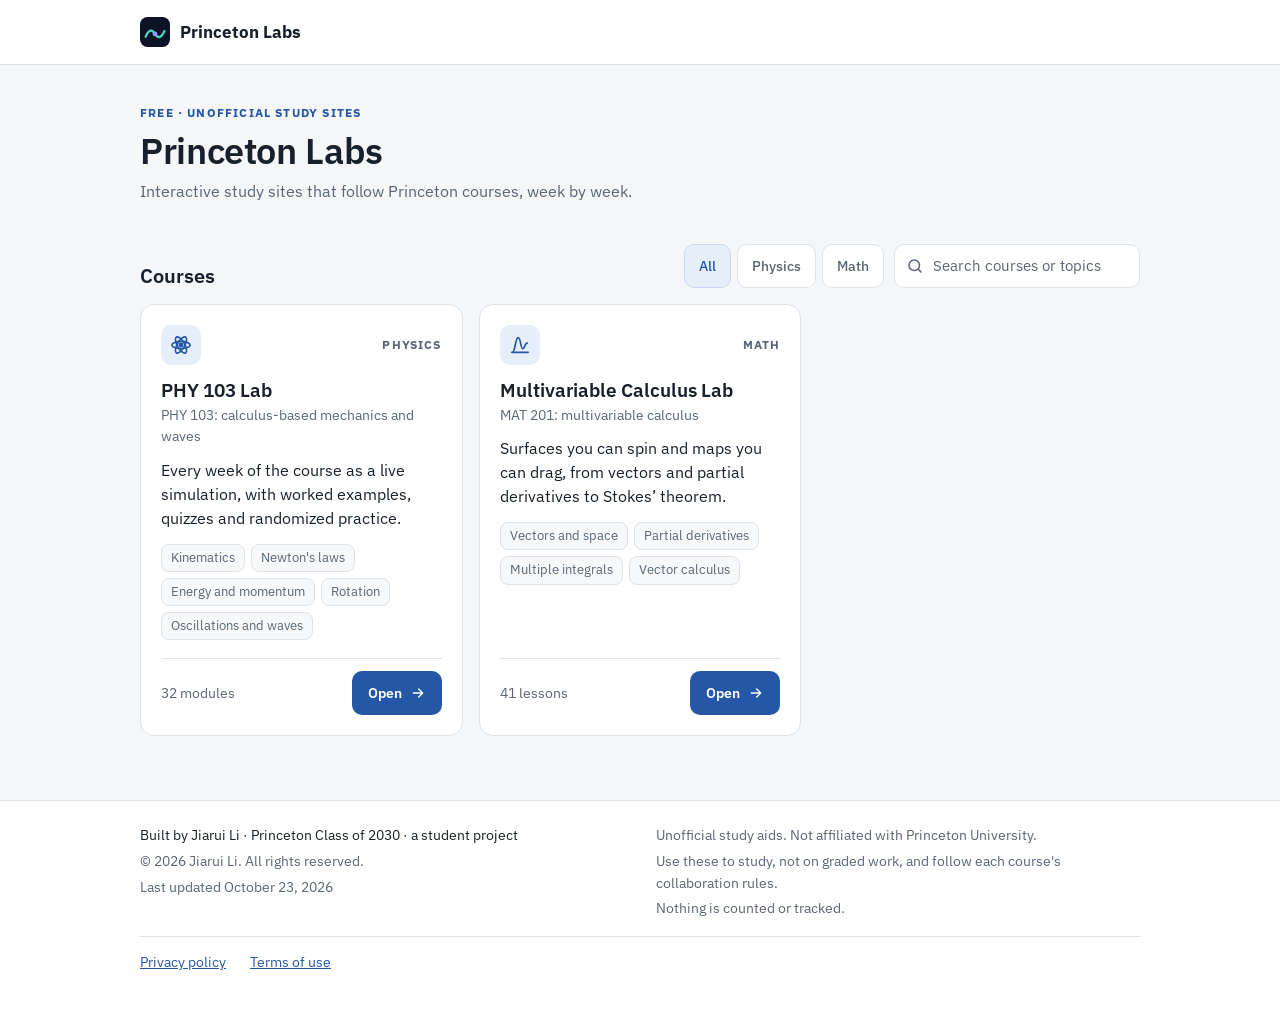
==== commit 3900574a: "Credit line: Built by Jiarui Li · Princeton Class of 2030 · a student project Use the full name in t" ====
--- a/index.html
+++ b/index.html
@@ -148,8 +148,8 @@
 <footer>
   <div class="wrap">
     <div class="fcol">
-      <p class="credit">JL · Princeton Class of 2030</p>
-      <p>© 2026 JL. All rights reserved.</p>
+      <p class="credit">Built by Jiarui Li · Princeton Class of 2030 · a student project</p>
+      <p>© 2026 Jiarui Li. All rights reserved.</p>
       <p>Last updated October 23, 2026</p>
     </div>
     <div class="fcol">
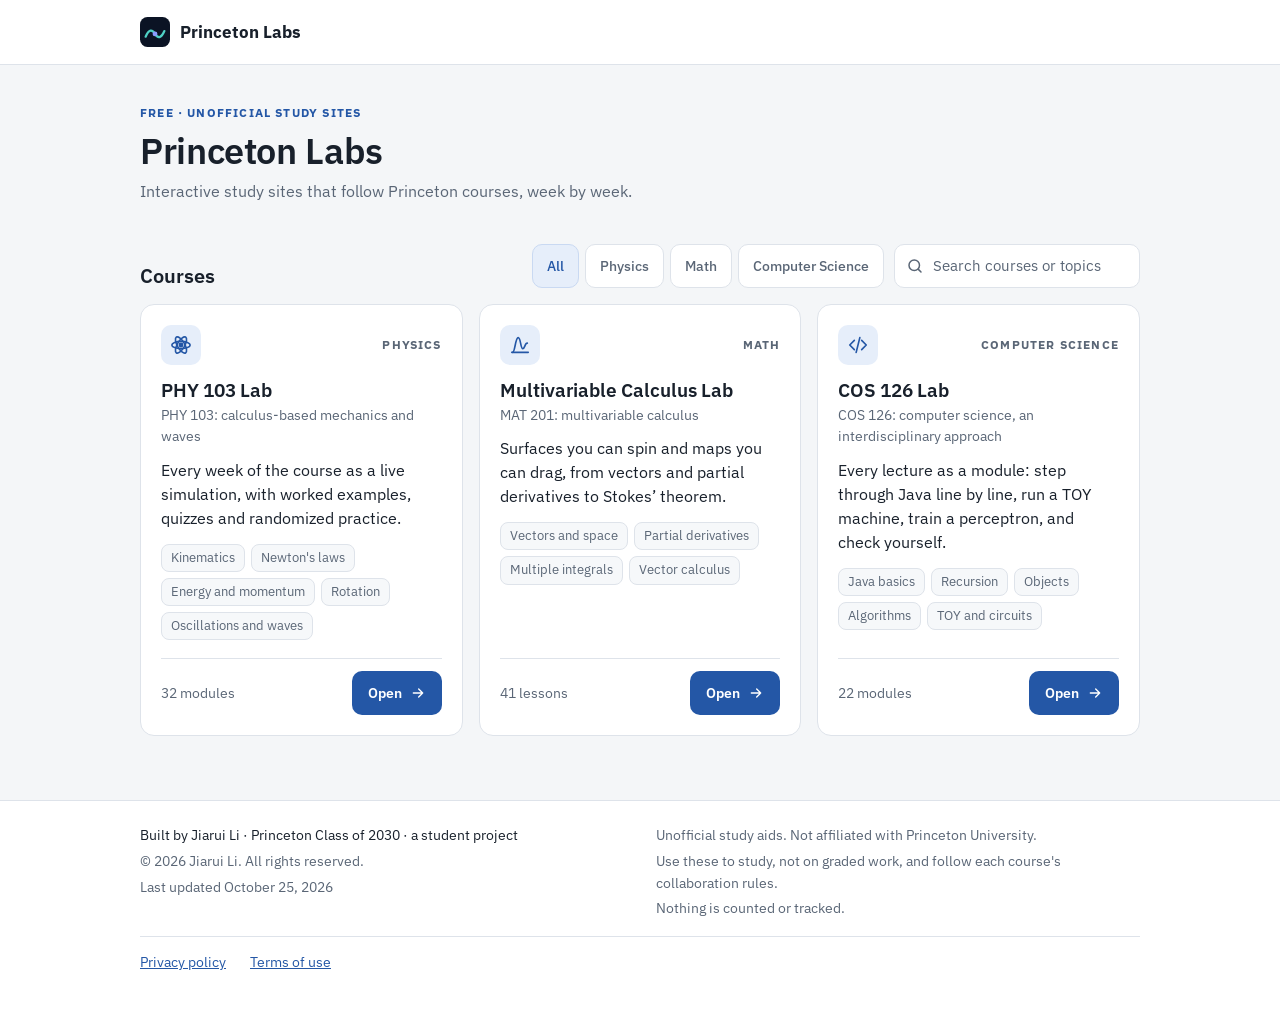
==== commit 95e71602: "Add COS 126 Lab: a module per lecture with step-through demos and quizzes Adds cos126/ (index.html e" ====
--- a/index.html
+++ b/index.html
@@ -150,7 +150,7 @@
     <div class="fcol">
       <p class="credit">Built by Jiarui Li · Princeton Class of 2030 · a student project</p>
       <p>© 2026 Jiarui Li. All rights reserved.</p>
-      <p>Last updated October 23, 2026</p>
+      <p>Last updated October 25, 2026</p>
     </div>
     <div class="fcol">
       <p>Unofficial study aids. Not affiliated with Princeton University.</p>
@@ -191,6 +191,7 @@
   Chemistry:P+'<path d="M9 3h6M10 3v6L4.5 18.5A1.7 1.7 0 0 0 6 21h12a1.7 1.7 0 0 0 1.5-2.5L14 9V3"/><path d="M7 15h10"/><circle cx="10" cy="18" r=".6" fill="currentColor"/><circle cx="14" cy="17.5" r=".6" fill="currentColor"/></svg>',
   Biology:P+'<path d="M7 3c0 6 10 6 10 12s-10 3-10 6M17 3c0 6-10 6-10 12s10 3 10 6"/><path d="M8.5 6h7M8.5 18h7M10 9.5h4M10 14.5h4"/></svg>',
   Math:P+'<path d="M4 20c2.5 0 3-16 6-16s2.5 12 5 12 2-6 5-6"/><path d="M3 20h18"/></svg>',
+  'Computer Science':P+'<path d="m8 7-5 5 5 5M16 7l5 5-5 5M14 4l-4 16"/></svg>',
   Science:P+'<circle cx="12" cy="12" r="8"/><path d="M12 8v4l3 2"/></svg>'
 };
 const ARROW='<svg viewBox="0 0 24 24" fill="none" stroke="currentColor" stroke-width="2" stroke-linecap="round" stroke-linejoin="round" aria-hidden="true"><path d="M5 12h14M13 6l6 6-6 6"/></svg>';
@@ -220,7 +221,7 @@
 }
 
 /* Filters: only subjects that have at least one course. */
-const ORDER=['Physics','Chemistry','Biology','Math'];
+const ORDER=['Physics','Chemistry','Biology','Math','Computer Science'];
 const subjects=[...new Set(COURSES.map(c=>c.subject))].sort((a,b)=>(ORDER.indexOf(a)+1||99)-(ORDER.indexOf(b)+1||99));
 let subject='All',query='';
 const fs=$('#filters');
